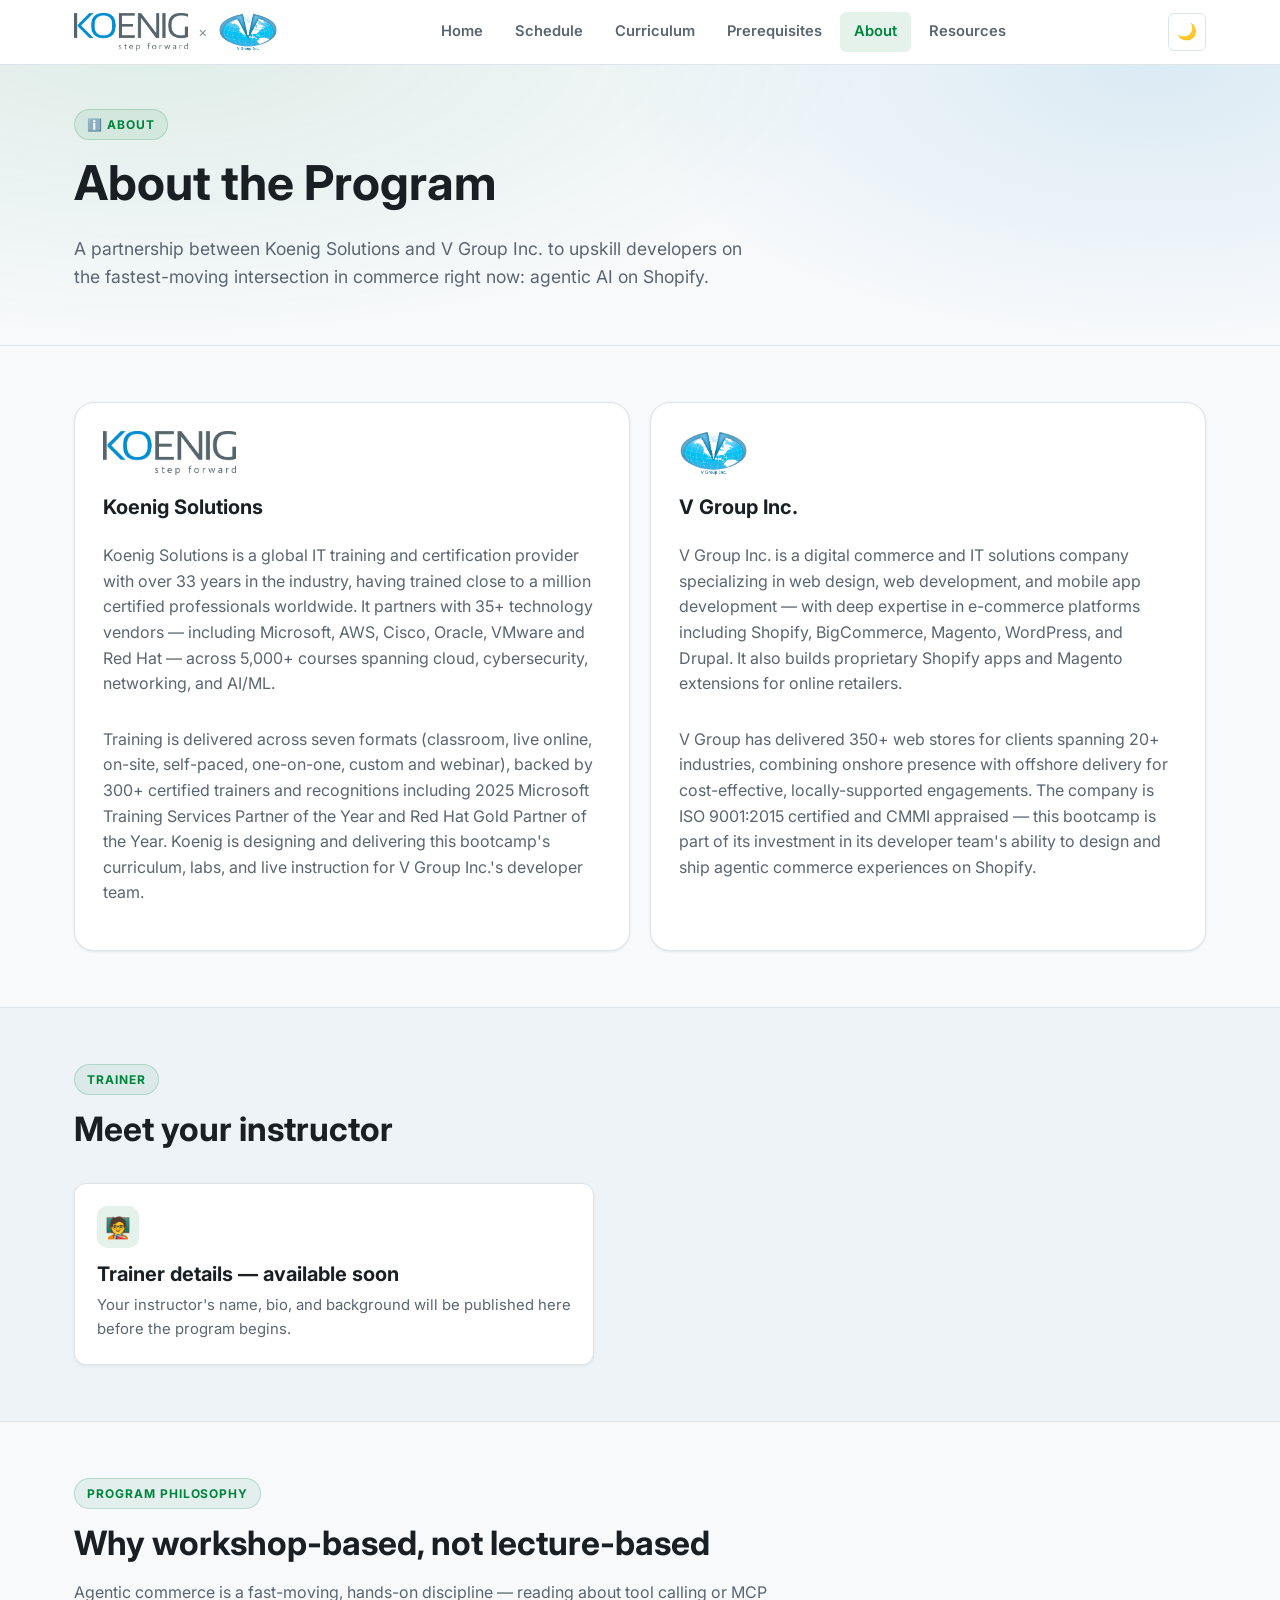
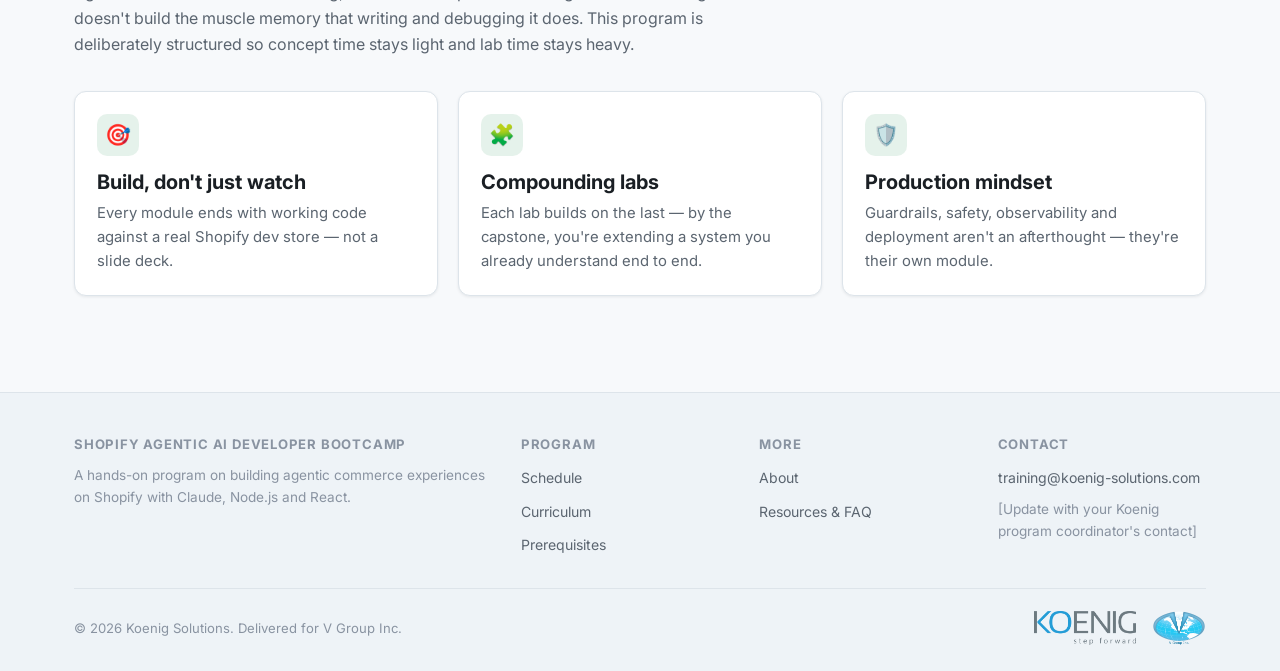
==== about.html @ 4ed03d2d "Initial site: Shopify Agentic AI Developer Bootcamp Static, no-build-step site for the 40-hour Koeni" ====
<!DOCTYPE html>
<html lang="en">
<head>
<meta charset="UTF-8">
<meta name="viewport" content="width=device-width, initial-scale=1.0">
<title>About | Shopify Agentic AI Developer Bootcamp</title>
<meta name="description" content="About the Shopify Agentic AI Developer Bootcamp, Koenig Solutions, and V Group Inc.">
<link rel="icon" href="data:image/svg+xml,<svg xmlns=%22http://www.w3.org/2000/svg%22 viewBox=%220 0 100 100%22><text y=%22.9em%22 font-size=%2290%22>🛍️</text></svg>">
<link rel="preconnect" href="https://fonts.googleapis.com">
<link href="https://fonts.googleapis.com/css2?family=Inter:wght@400;500;600;700;800&display=swap" rel="stylesheet">
<link rel="stylesheet" href="assets/css/style.css">
</head>
<body>
<a class="skip-link" href="#main">Skip to content</a>

<header class="site-header">
  <div class="nav-wrap">
    <a class="brand-lockup" href="index.html">
      <span class="logo-slot">
        <img src="assets/images/koenig-logo.png" alt="Koenig Solutions" data-fallback onerror="this.style.display='none';this.nextElementSibling.style.display='inline-block'">
        <span class="text-logo koenig">KOENIG<span> solutions</span></span>
      </span>
      <span class="brand-x">×</span>
      <span class="logo-slot">
        <img src="assets/images/vgroup-logo.png" alt="V Group Inc." data-fallback onerror="this.style.display='none';this.nextElementSibling.style.display='inline-block'">
        <span class="text-logo vgroup">V Group Inc.</span>
      </span>
      <span class="brand-title">Agentic AI Developer Bootcamp</span>
    </a>
    <nav>
      <ul class="nav-links" id="navLinks">
        <li><a href="index.html">Home</a></li>
        <li><a href="schedule.html">Schedule</a></li>
        <li><a href="curriculum.html">Curriculum</a></li>
        <li><a href="prerequisites.html">Prerequisites</a></li>
        <li><a href="about.html">About</a></li>
        <li><a href="resources.html">Resources</a></li>
      </ul>
    </nav>
    <div class="nav-actions">
      <button class="theme-toggle" id="themeToggle" aria-label="Toggle dark mode">🌙</button>
      <button class="nav-burger" id="navBurger" aria-label="Toggle menu" aria-expanded="false">☰</button>
    </div>
  </div>
</header>

<main id="main">
  <section class="hero" style="padding:44px 0 36px">
    <div class="hero-inner">
      <span class="eyebrow">ℹ️ About</span>
      <h1>About the Program</h1>
      <p class="hero-sub">A partnership between Koenig Solutions and V Group Inc. to upskill developers on the fastest-moving intersection in commerce right now: agentic AI on Shopify.</p>
    </div>
  </section>

  <section class="section">
    <div class="container">
      <div class="grid grid-2">

        <div class="org-card">
          <span class="logo-slot org-logo">
            <img src="assets/images/koenig-logo.png" alt="Koenig Solutions" data-fallback onerror="this.style.display='none';this.nextElementSibling.style.display='inline-block'">
            <span class="text-logo koenig">KOENIG<span> solutions</span></span>
          </span>
          <h3>Koenig Solutions</h3>
          <p>Koenig Solutions is a global IT training and certification provider with over 33 years in the industry, having trained close to a million certified professionals worldwide. It partners with 35+ technology vendors — including Microsoft, AWS, Cisco, Oracle, VMware and Red Hat — across 5,000+ courses spanning cloud, cybersecurity, networking, and AI/ML.</p>
          <p>Training is delivered across seven formats (classroom, live online, on-site, self-paced, one-on-one, custom and webinar), backed by 300+ certified trainers and recognitions including 2025 Microsoft Training Services Partner of the Year and Red Hat Gold Partner of the Year. Koenig is designing and delivering this bootcamp's curriculum, labs, and live instruction for V Group Inc.'s developer team.</p>
        </div>

        <div class="org-card">
          <span class="logo-slot org-logo">
            <img src="assets/images/vgroup-logo.png" alt="V Group Inc." data-fallback onerror="this.style.display='none';this.nextElementSibling.style.display='inline-block'">
            <span class="text-logo vgroup">V Group Inc.</span>
          </span>
          <h3>V Group Inc.</h3>
          <p>V Group Inc. is a digital commerce and IT solutions company specializing in web design, web development, and mobile app development — with deep expertise in e-commerce platforms including Shopify, BigCommerce, Magento, WordPress, and Drupal. It also builds proprietary Shopify apps and Magento extensions for online retailers.</p>
          <p>V Group has delivered 350+ web stores for clients spanning 20+ industries, combining onshore presence with offshore delivery for cost-effective, locally-supported engagements. The company is ISO 9001:2015 certified and CMMI appraised — this bootcamp is part of its investment in its developer team's ability to design and ship agentic commerce experiences on Shopify.</p>
        </div>

      </div>
    </div>
  </section>

  <section class="section section-alt">
    <div class="container">
      <div class="section-head">
        <span class="eyebrow">Trainer</span>
        <h2>Meet your instructor</h2>
      </div>
      <div class="card" style="max-width:520px">
        <div class="icon">🧑‍🏫</div>
        <h3>Trainer details — available soon</h3>
        <p>Your instructor's name, bio, and background will be published here before the program begins.</p>
      </div>
    </div>
  </section>

  <section class="section">
    <div class="container">
      <div class="section-head">
        <span class="eyebrow">Program Philosophy</span>
        <h2>Why workshop-based, not lecture-based</h2>
        <p>Agentic commerce is a fast-moving, hands-on discipline — reading about tool calling or MCP doesn't build the muscle memory that writing and debugging it does. This program is deliberately structured so concept time stays light and lab time stays heavy.</p>
      </div>
      <div class="grid grid-3">
        <div class="card">
          <div class="icon">🎯</div>
          <h3>Build, don't just watch</h3>
          <p>Every module ends with working code against a real Shopify dev store — not a slide deck.</p>
        </div>
        <div class="card">
          <div class="icon">🧩</div>
          <h3>Compounding labs</h3>
          <p>Each lab builds on the last — by the capstone, you're extending a system you already understand end to end.</p>
        </div>
        <div class="card">
          <div class="icon">🛡️</div>
          <h3>Production mindset</h3>
          <p>Guardrails, safety, observability and deployment aren't an afterthought — they're their own module.</p>
        </div>
      </div>
    </div>
  </section>
</main>

<footer class="site-footer">
  <div class="container">
    <div class="footer-grid">
      <div>
        <h4>Shopify Agentic AI Developer Bootcamp</h4>
        <p class="small">A hands-on program on building agentic commerce experiences on Shopify with Claude, Node.js and React.</p>
      </div>
      <div>
        <h4>Program</h4>
        <ul>
          <li><a href="schedule.html">Schedule</a></li>
          <li><a href="curriculum.html">Curriculum</a></li>
          <li><a href="prerequisites.html">Prerequisites</a></li>
        </ul>
      </div>
      <div>
        <h4>More</h4>
        <ul>
          <li><a href="about.html">About</a></li>
          <li><a href="resources.html">Resources &amp; FAQ</a></li>
        </ul>
      </div>
      <div>
        <h4>Contact</h4>
        <ul>
          <li><a href="mailto:training@koenig-solutions.com">training@koenig-solutions.com</a></li>
          <li class="small">[Update with your Koenig program coordinator's contact]</li>
        </ul>
      </div>
    </div>
    <div class="footer-bottom">
      <span>© <span id="footerYear"></span> Koenig Solutions. Delivered for V Group Inc.</span>
      <div class="footer-logos">
        <span class="logo-slot">
          <img src="assets/images/koenig-logo.png" alt="Koenig Solutions" data-fallback onerror="this.style.display='none';this.nextElementSibling.style.display='inline-block'">
          <span class="text-logo koenig" style="font-size:.85rem">KOENIG</span>
        </span>
        <span class="logo-slot">
          <img src="assets/images/vgroup-logo.png" alt="V Group Inc." data-fallback onerror="this.style.display='none';this.nextElementSibling.style.display='inline-block'">
          <span class="text-logo vgroup" style="font-size:.85rem">V Group Inc.</span>
        </span>
      </div>
    </div>
  </div>
</footer>

<script src="assets/js/data.js"></script>
<script src="assets/js/main.js"></script>
</body>
</html>
---- assets/css/style.css ----
/* ==========================================================================
   Shopify Agentic AI Developer Bootcamp — Design System
   Delivered by Koenig Solutions for V Group Inc.
   ========================================================================== */

:root {
  /* Brand */
  --koenig-blue: #0e7fc0;
  --koenig-blue-dark: #075a8c;
  --koenig-grey: #54595f;
  --vgroup-blue: #1ca5e0;
  --vgroup-navy: #0b3d63;

  /* Accents (subject matter) */
  --shopify-green: #00843d;
  --shopify-green-dark: #046a32;
  --claude-orange: #c15f3c;

  /* Neutrals */
  --bg: #f7f9fb;
  --surface: #ffffff;
  --surface-alt: #eef3f7;
  --border: #dde4ea;
  --text: #1a1f24;
  --text-muted: #5b6570;
  --text-faint: #8993a1;

  /* Status */
  --soon-bg: #fff4e8;
  --soon-text: #a05a12;
  --live-bg: #e8f8ee;
  --live-text: #0d7a3f;
  --done-bg: #eef1f4;
  --done-text: #6b7480;

  --radius-sm: 6px;
  --radius-md: 12px;
  --radius-lg: 20px;
  --shadow-sm: 0 1px 3px rgba(16, 24, 32, 0.08);
  --shadow-md: 0 8px 24px rgba(16, 24, 32, 0.10);
  --shadow-lg: 0 20px 48px rgba(16, 24, 32, 0.16);
  --maxw: 1180px;
}

[data-theme="dark"] {
  --bg: #0f1417;
  --surface: #161c21;
  --surface-alt: #1c2329;
  --border: #2a323a;
  --text: #eef2f5;
  --text-muted: #a7b1bb;
  --text-faint: #74808c;
  --soon-bg: #3a2a14;
  --soon-text: #ffb35c;
  --live-bg: #123924;
  --live-text: #4fdc94;
  --done-bg: #1c2329;
  --done-text: #8a94a0;
  --shadow-sm: 0 1px 3px rgba(0, 0, 0, 0.4);
  --shadow-md: 0 8px 24px rgba(0, 0, 0, 0.45);
  --shadow-lg: 0 20px 48px rgba(0, 0, 0, 0.55);
}

* { box-sizing: border-box; }
html { scroll-behavior: smooth; }

body {
  margin: 0;
  overflow-x: hidden;
  font-family: 'Inter', -apple-system, BlinkMacSystemFont, 'Segoe UI', Roboto, Helvetica, Arial, sans-serif;
  background: var(--bg);
  color: var(--text);
  line-height: 1.6;
  -webkit-font-smoothing: antialiased;
  transition: background .25s ease, color .25s ease;
}

img { max-width: 100%; display: block; }
a { color: inherit; }
.container {
  max-width: var(--maxw);
  margin: 0 auto;
  padding: 0 24px;
}

h1, h2, h3, h4 { line-height: 1.2; margin: 0 0 .5em; font-weight: 700; }
h1 { font-size: clamp(2rem, 4vw, 3rem); }
h2 { font-size: clamp(1.5rem, 3vw, 2.1rem); }
h3 { font-size: 1.25rem; }
p { margin: 0 0 1em; color: var(--text-muted); }

.eyebrow {
  display: inline-flex;
  align-items: center;
  gap: 6px;
  font-size: .75rem;
  font-weight: 700;
  letter-spacing: .08em;
  text-transform: uppercase;
  color: var(--shopify-green);
  background: rgba(0, 132, 61, .08);
  border: 1px solid rgba(0, 132, 61, .2);
  padding: 5px 12px;
  border-radius: 999px;
  margin-bottom: 14px;
}
[data-theme="dark"] .eyebrow { background: rgba(0, 132, 61, .18); }

/* ---------- Buttons ---------- */
.btn {
  display: inline-flex;
  align-items: center;
  gap: 8px;
  padding: 12px 22px;
  border-radius: var(--radius-sm);
  font-weight: 600;
  font-size: .95rem;
  text-decoration: none;
  border: 1px solid transparent;
  cursor: pointer;
  transition: transform .15s ease, box-shadow .15s ease, background .15s ease;
}
.btn:hover { transform: translateY(-2px); }
.btn-primary { background: var(--shopify-green); color: #fff; box-shadow: var(--shadow-sm); }
.btn-primary:hover { background: var(--shopify-green-dark); box-shadow: var(--shadow-md); }
.btn-outline { background: transparent; border-color: var(--border); color: var(--text); }
.btn-outline:hover { border-color: var(--koenig-blue); color: var(--koenig-blue); }
.btn-koenig { background: var(--koenig-blue); color: #fff; }
.btn-koenig:hover { background: var(--koenig-blue-dark); }
.btn-disabled, .btn[aria-disabled="true"] {
  background: var(--surface-alt); color: var(--text-faint); cursor: not-allowed;
  border-color: var(--border);
}
.btn-disabled:hover, .btn[aria-disabled="true"]:hover { transform: none; box-shadow: none; }
.btn-sm { padding: 6px 14px; font-size: .8rem; }

/* ---------- Badges ---------- */
.badge {
  display: inline-flex;
  align-items: center;
  gap: 5px;
  font-size: .72rem;
  font-weight: 700;
  letter-spacing: .03em;
  padding: 4px 10px;
  border-radius: 999px;
  white-space: nowrap;
}
.badge-soon { background: var(--soon-bg); color: var(--soon-text); }
.badge-live { background: var(--live-bg); color: var(--live-text); }
.badge-done { background: var(--done-bg); color: var(--done-text); }
.badge-type-B { background: rgba(14,127,192,.12); color: var(--koenig-blue); }
.badge-type-L { background: rgba(0,132,61,.12); color: var(--shopify-green); }
.badge-type-D { background: rgba(193,95,60,.14); color: var(--claude-orange); }

/* ---------- Top navigation ---------- */
.site-header {
  position: sticky;
  top: 0;
  z-index: 100;
  background: color-mix(in srgb, var(--surface) 92%, transparent);
  backdrop-filter: blur(10px);
  border-bottom: 1px solid var(--border);
}
.nav-wrap {
  position: relative;
  display: flex;
  align-items: center;
  justify-content: space-between;
  padding: 12px 24px;
  max-width: var(--maxw);
  margin: 0 auto;
  gap: 16px;
}
.brand-lockup {
  display: flex;
  align-items: center;
  gap: 10px;
  text-decoration: none;
  color: var(--text);
  flex-shrink: 0;
}
.logo-slot { height: 38px; display: flex; align-items: center; }
.logo-slot img { height: 100%; width: auto; }
.text-logo {
  display: none;
  font-weight: 800;
  font-size: 1.05rem;
  letter-spacing: .02em;
}
.text-logo.koenig { color: var(--koenig-blue); }
.text-logo.koenig span { color: var(--koenig-grey); font-weight: 600; }
.text-logo.vgroup { color: var(--vgroup-blue); }
.brand-x { color: var(--text-faint); font-size: .9rem; }
.brand-title { font-size: .78rem; color: var(--text-muted); display: none; }

.nav-links {
  display: flex;
  align-items: center;
  gap: 4px;
  list-style: none;
  margin: 0;
  padding: 0;
}
.nav-links a {
  display: block;
  padding: 8px 14px;
  border-radius: var(--radius-sm);
  text-decoration: none;
  font-size: .92rem;
  font-weight: 600;
  color: var(--text-muted);
  transition: background .15s ease, color .15s ease;
}
.nav-links a:hover { background: var(--surface-alt); color: var(--text); }
.nav-links a.active { color: var(--shopify-green); background: rgba(0,132,61,.1); }

.nav-actions { display: flex; align-items: center; gap: 8px; }
.theme-toggle, .nav-burger {
  border: 1px solid var(--border);
  background: var(--surface);
  color: var(--text);
  width: 38px; height: 38px;
  border-radius: var(--radius-sm);
  display: inline-flex; align-items: center; justify-content: center;
  cursor: pointer; font-size: 1rem;
}
.nav-burger { display: none; }

@media (max-width: 900px) {
  .nav-links {
    position: absolute; top: 100%; left: 0; right: 0;
    background: var(--surface);
    border-bottom: 1px solid var(--border);
    flex-direction: column; align-items: stretch;
    padding: 10px 16px 16px;
    gap: 2px;
    box-shadow: var(--shadow-md);
    transform: translateY(-8px);
    opacity: 0;
    pointer-events: none;
    transition: transform .2s ease, opacity .2s ease;
  }
  .nav-links.open { transform: translateY(0); opacity: 1; pointer-events: auto; }
  .nav-links a { padding: 12px 10px; }
  .nav-burger { display: inline-flex; }
  .brand-title { display: none !important; }
}

@media (max-width: 480px) {
  .brand-lockup { gap: 6px; }
  .brand-x { display: none; }
  .logo-slot { height: 26px; }
  .nav-wrap { padding: 10px 14px; gap: 8px; }
}

/* ---------- Hero ---------- */
.hero {
  background:
    radial-gradient(1200px 500px at 12% -10%, rgba(0,132,61,.10), transparent 60%),
    radial-gradient(1000px 500px at 90% 0%, rgba(14,127,192,.12), transparent 55%);
  border-bottom: 1px solid var(--border);
  padding: 64px 0 48px;
}
.hero-inner { max-width: var(--maxw); margin: 0 auto; padding: 0 24px; }
.hero h1 { max-width: 820px; }
.hero-sub { font-size: 1.1rem; max-width: 680px; }
.hero-meta {
  display: flex; flex-wrap: wrap; gap: 10px;
  margin: 22px 0 26px;
}
.pill {
  background: var(--surface);
  border: 1px solid var(--border);
  border-radius: 999px;
  padding: 8px 16px;
  font-size: .85rem;
  font-weight: 600;
  display: flex; align-items: center; gap: 7px;
  box-shadow: var(--shadow-sm);
}
.pill strong { color: var(--shopify-green); }
.hero-ctas { display: flex; flex-wrap: wrap; gap: 12px; margin-bottom: 10px; }
.hero-note { font-size: .82rem; color: var(--text-faint); }

.delivered-strip {
  display: flex; align-items: center; gap: 18px;
  margin-top: 34px; padding-top: 26px;
  border-top: 1px dashed var(--border);
  flex-wrap: wrap;
}
.delivered-strip .label { font-size: .78rem; text-transform: uppercase; letter-spacing: .08em; color: var(--text-faint); font-weight: 700; }
.delivered-strip .logos { display: flex; align-items: center; gap: 22px; }
.delivered-strip .logo-slot { height: 46px; }

/* ---------- Sections ---------- */
.section { padding: 56px 0; }
.section-head { max-width: 700px; margin-bottom: 34px; }
.section-alt { background: var(--surface-alt); border-top: 1px solid var(--border); border-bottom: 1px solid var(--border); }

/* ---------- Cards / Grid ---------- */
.grid { display: grid; gap: 20px; }
.grid-3 { grid-template-columns: repeat(3, 1fr); }
.grid-2 { grid-template-columns: repeat(2, 1fr); }
.grid-4 { grid-template-columns: repeat(4, 1fr); }
@media (max-width: 900px) { .grid-3, .grid-4 { grid-template-columns: repeat(2, 1fr); } }
@media (max-width: 620px) { .grid-3, .grid-4, .grid-2 { grid-template-columns: 1fr; } }

.card {
  background: var(--surface);
  border: 1px solid var(--border);
  border-radius: var(--radius-md);
  padding: 22px;
  box-shadow: var(--shadow-sm);
  transition: transform .18s ease, box-shadow .18s ease;
}
.card:hover { transform: translateY(-3px); box-shadow: var(--shadow-md); }
.card .icon {
  width: 42px; height: 42px; border-radius: 10px;
  display: flex; align-items: center; justify-content: center;
  font-size: 1.3rem; margin-bottom: 14px;
  background: rgba(0,132,61,.1); color: var(--shopify-green);
}
.card h3 { margin-bottom: 8px; }
.card p { margin-bottom: 0; font-size: .93rem; }

/* ---------- Module cards (curriculum snapshot) ---------- */
.module-card {
  background: var(--surface);
  border: 1px solid var(--border);
  border-radius: var(--radius-md);
  padding: 20px;
  box-shadow: var(--shadow-sm);
  display: flex; flex-direction: column; gap: 10px;
}
.module-card .module-num {
  font-size: .75rem; font-weight: 800; color: var(--koenig-blue);
  text-transform: uppercase; letter-spacing: .06em;
}
.module-card h3 { margin-bottom: 4px; font-size: 1.05rem; }
.module-card .module-foot {
  margin-top: auto; display: flex; align-items: center; justify-content: space-between;
  padding-top: 12px; border-top: 1px solid var(--border);
  font-size: .78rem; color: var(--text-faint);
}

/* ---------- Timeline / Schedule ---------- */
.schedule-toolbar {
  display: flex; flex-wrap: wrap; gap: 12px; align-items: center; justify-content: space-between;
  margin-bottom: 20px;
}
.legend { display: flex; gap: 14px; flex-wrap: wrap; font-size: .82rem; color: var(--text-muted); }
.legend span { display: inline-flex; align-items: center; gap: 6px; }
.dot { width: 9px; height: 9px; border-radius: 50%; display: inline-block; }
.dot-soon { background: #d98a2b; }
.dot-live { background: #17a866; }
.dot-done { background: #98a2ad; }

.tz-note {
  font-size: .82rem; color: var(--text-muted);
  background: var(--surface-alt);
  border: 1px solid var(--border);
  border-radius: var(--radius-sm);
  padding: 10px 14px;
  margin-bottom: 18px;
  display: flex; align-items: center; gap: 8px; flex-wrap: wrap;
}
.tz-note strong { color: var(--text); }

.table-wrap {
  overflow-x: auto;
  border: 1px solid var(--border);
  border-radius: var(--radius-md);
  background: var(--surface);
  box-shadow: var(--shadow-sm);
}
table.schedule-table { width: 100%; border-collapse: collapse; min-width: 760px; }
table.schedule-table th {
  text-align: left; font-size: .74rem; text-transform: uppercase; letter-spacing: .06em;
  color: var(--text-faint); padding: 12px 16px; border-bottom: 1px solid var(--border);
  background: var(--surface-alt); position: sticky; top: 0;
}
table.schedule-table td {
  padding: 13px 16px; border-bottom: 1px solid var(--border); font-size: .9rem; vertical-align: middle;
}
table.schedule-table tr:last-child td { border-bottom: none; }
table.schedule-table tr.row-live { background: rgba(0,132,61,.05); }
table.schedule-table .sess-num { color: var(--text-faint); font-variant-numeric: tabular-nums; }
table.schedule-table .module-tag { font-weight: 600; }
table.schedule-table .local-time { display: block; font-size: .76rem; color: var(--text-faint); margin-top: 2px; }

/* ---------- Accordion (Curriculum) ---------- */
.accordion-item {
  background: var(--surface);
  border: 1px solid var(--border);
  border-radius: var(--radius-md);
  margin-bottom: 14px;
  overflow: hidden;
  box-shadow: var(--shadow-sm);
}
.accordion-trigger {
  width: 100%;
  display: flex; align-items: center; gap: 16px;
  padding: 18px 20px;
  background: transparent;
  border: none;
  cursor: pointer;
  text-align: left;
  color: var(--text);
  font-family: inherit;
}
.accordion-trigger:hover { background: var(--surface-alt); }
.accordion-trigger .num-badge {
  flex-shrink: 0;
  width: 40px; height: 40px; border-radius: 10px;
  background: rgba(0,132,61,.1); color: var(--shopify-green);
  display: flex; align-items: center; justify-content: center;
  font-weight: 800;
}
.accordion-trigger .titles { flex: 1; }
.accordion-trigger h3 { margin: 0 0 3px; font-size: 1.05rem; }
.accordion-trigger .meta { font-size: .82rem; color: var(--text-faint); }
.accordion-trigger .chev { transition: transform .2s ease; color: var(--text-faint); flex-shrink: 0; }
.accordion-item.open .accordion-trigger .chev { transform: rotate(180deg); }
.accordion-panel {
  max-height: 0; overflow: hidden; transition: max-height .28s ease;
}
.accordion-item.open .accordion-panel { max-height: 4000px; }
.accordion-panel-inner { padding: 0 20px 22px; }
.module-goal {
  font-size: .92rem; font-style: italic; color: var(--text-muted);
  border-left: 3px solid var(--shopify-green);
  padding-left: 12px; margin-bottom: 16px;
}
.materials-status {
  display: flex; align-items: center; justify-content: space-between;
  gap: 10px; flex-wrap: wrap;
  background: var(--soon-bg);
  border: 1px solid rgba(160,90,18,.25);
  border-radius: var(--radius-sm);
  padding: 10px 14px;
  margin-bottom: 16px;
  font-size: .85rem;
  color: var(--soon-text);
}
.materials-status.is-live { background: var(--live-bg); color: var(--live-text); border-color: rgba(13,122,63,.25); }

.topic-list { display: flex; flex-direction: column; gap: 10px; }
.topic-row {
  display: flex; gap: 12px; align-items: flex-start;
  padding: 12px 14px;
  border: 1px solid var(--border);
  border-radius: var(--radius-sm);
  background: var(--surface-alt);
}
.topic-row .topic-num { font-size: .78rem; color: var(--text-faint); font-weight: 700; width: 30px; flex-shrink: 0; padding-top: 2px; }
.topic-row .topic-body { flex: 1; }
.topic-row .topic-title { font-weight: 700; margin-bottom: 3px; font-size: .93rem; }
.topic-row .topic-detail { font-size: .85rem; color: var(--text-muted); margin: 0; }
.topic-row .topic-badges { display: flex; gap: 6px; flex-shrink: 0; align-items: flex-start; }

/* ---------- Search box ---------- */
.search-box {
  position: relative;
  margin-bottom: 24px;
}
.search-box input {
  width: 100%;
  padding: 13px 16px 13px 42px;
  border-radius: var(--radius-sm);
  border: 1px solid var(--border);
  background: var(--surface);
  color: var(--text);
  font-size: .95rem;
  font-family: inherit;
}
.search-box input:focus { outline: 2px solid var(--shopify-green); outline-offset: 1px; }
.search-box::before {
  content: "🔍";
  position: absolute; left: 14px; top: 50%; transform: translateY(-50%);
  font-size: .9rem; opacity: .6;
}
.search-empty { text-align: center; padding: 30px; color: var(--text-faint); display: none; }

/* ---------- Checklist (Prerequisites) ---------- */
.checklist { list-style: none; margin: 0; padding: 0; display: flex; flex-direction: column; gap: 10px; }
.checklist li {
  display: flex; align-items: flex-start; gap: 12px;
  padding: 14px 16px;
  border: 1px solid var(--border);
  border-radius: var(--radius-sm);
  background: var(--surface);
}
.checklist input[type="checkbox"] {
  width: 20px; height: 20px; flex-shrink: 0; margin-top: 2px;
  accent-color: var(--shopify-green); cursor: pointer;
}
.checklist label { cursor: pointer; flex: 1; font-size: .93rem; }
.checklist li.checked { background: var(--live-bg); border-color: rgba(13,122,63,.25); }
.checklist li.checked label { text-decoration: line-through; color: var(--text-faint); }
.checklist .item-link { display: block; margin-top: 4px; font-size: .82rem; color: var(--koenig-blue); text-decoration: none; font-weight: 600; }
.progress-wrap {
  background: var(--surface); border: 1px solid var(--border); border-radius: var(--radius-sm);
  padding: 16px; margin-bottom: 18px; display: flex; align-items: center; gap: 14px;
}
.progress-bar-track { flex: 1; height: 8px; border-radius: 4px; background: var(--surface-alt); overflow: hidden; }
.progress-bar-fill { height: 100%; background: var(--shopify-green); width: 0%; transition: width .3s ease; border-radius: 4px; }
.progress-label { font-size: .85rem; font-weight: 700; white-space: nowrap; }

/* ---------- FAQ ---------- */
.faq-item { border-bottom: 1px solid var(--border); padding: 16px 0; }
.faq-q { font-weight: 700; cursor: pointer; display: flex; justify-content: space-between; align-items: center; gap: 12px; }
.faq-a { margin-top: 10px; display: none; font-size: .92rem; }
.faq-item.open .faq-a { display: block; }
.faq-item.open .faq-q .chev { transform: rotate(180deg); }
.faq-q .chev { transition: transform .2s ease; color: var(--text-faint); flex-shrink: 0; }

/* ---------- Glossary ---------- */
.glossary-grid { display: grid; grid-template-columns: repeat(2, 1fr); gap: 14px; }
@media (max-width: 720px) { .glossary-grid { grid-template-columns: 1fr; } }
.glossary-item {
  background: var(--surface); border: 1px solid var(--border); border-radius: var(--radius-sm);
  padding: 14px 16px;
}
.glossary-item .term { font-weight: 800; color: var(--koenig-blue); font-size: .9rem; margin-bottom: 4px; }
.glossary-item .def { font-size: .87rem; margin: 0; color: var(--text-muted); }

/* ---------- Countdown ---------- */
.countdown {
  display: flex; gap: 10px; flex-wrap: wrap;
}
.countdown .unit {
  background: var(--surface); border: 1px solid var(--border); border-radius: var(--radius-sm);
  padding: 12px 16px; text-align: center; min-width: 78px; box-shadow: var(--shadow-sm);
}
.countdown .unit .num { font-size: 1.5rem; font-weight: 800; color: var(--shopify-green); font-variant-numeric: tabular-nums; }
.countdown .unit .lbl { font-size: .68rem; text-transform: uppercase; letter-spacing: .06em; color: var(--text-faint); }

/* ---------- Timeline (about / process) ---------- */
.timeline { position: relative; padding-left: 26px; }
.timeline::before { content: ""; position: absolute; left: 8px; top: 4px; bottom: 4px; width: 2px; background: var(--border); }
.timeline-step { position: relative; padding-bottom: 26px; }
.timeline-step:last-child { padding-bottom: 0; }
.timeline-step::before {
  content: ""; position: absolute; left: -26px; top: 3px; width: 16px; height: 16px; border-radius: 50%;
  background: var(--surface); border: 3px solid var(--shopify-green);
}
.timeline-step h4 { margin-bottom: 4px; }

/* ---------- Callout / banner ---------- */
.callout {
  border: 1px solid var(--border);
  background: var(--surface);
  border-radius: var(--radius-md);
  padding: 22px 26px;
  display: flex; gap: 16px; align-items: flex-start;
  box-shadow: var(--shadow-sm);
}
.callout .emoji { font-size: 1.6rem; }
.callout-shopify { border-left: 4px solid var(--shopify-green); }
.callout-claude { border-left: 4px solid var(--claude-orange); }
.callout-koenig { border-left: 4px solid var(--koenig-blue); }

/* ---------- About / org cards ---------- */
.org-card {
  background: var(--surface); border: 1px solid var(--border); border-radius: var(--radius-lg);
  padding: 28px; display: flex; flex-direction: column; gap: 14px; box-shadow: var(--shadow-sm);
}
.org-card .org-logo { height: 44px; margin-bottom: 6px; }
.org-card .text-logo { display: none; font-size: 1.4rem; }

/* ---------- Footer ---------- */
.site-footer {
  border-top: 1px solid var(--border);
  background: var(--surface-alt);
  padding: 44px 0 26px;
  margin-top: 40px;
}
.footer-grid { display: grid; grid-template-columns: 2fr 1fr 1fr 1fr; gap: 30px; margin-bottom: 30px; }
@media (max-width: 800px) { .footer-grid { grid-template-columns: 1fr 1fr; } }
@media (max-width: 500px) { .footer-grid { grid-template-columns: 1fr; } }
.footer-grid h4 { font-size: .82rem; text-transform: uppercase; letter-spacing: .06em; color: var(--text-faint); margin-bottom: 12px; }
.footer-grid ul { list-style: none; margin: 0; padding: 0; display: flex; flex-direction: column; gap: 8px; }
.footer-grid a { text-decoration: none; color: var(--text-muted); font-size: .88rem; }
.footer-grid a:hover { color: var(--shopify-green); }
.footer-bottom {
  display: flex; justify-content: space-between; align-items: center; flex-wrap: wrap; gap: 10px;
  padding-top: 22px; border-top: 1px solid var(--border);
  font-size: .82rem; color: var(--text-faint);
}
.footer-logos { display: flex; align-items: center; gap: 16px; }
.footer-logos .logo-slot { height: 34px; opacity: .85; }

/* ---------- Misc utility ---------- */
.text-center { text-align: center; }
.mt-0 { margin-top: 0; }
.mb-0 { margin-bottom: 0; }
.small { font-size: .85rem; color: var(--text-faint); }
.placeholder-note {
  font-size: .78rem;
  color: var(--text-faint);
  border: 1px dashed var(--border);
  border-radius: var(--radius-sm);
  padding: 8px 12px;
  margin-top: 8px;
  background: var(--surface-alt);
}
.skip-link {
  position: absolute; left: -999px; top: 0; background: var(--shopify-green); color: #fff;
  padding: 10px 16px; z-index: 200; border-radius: 0 0 8px 0;
}
.skip-link:focus { left: 0; }
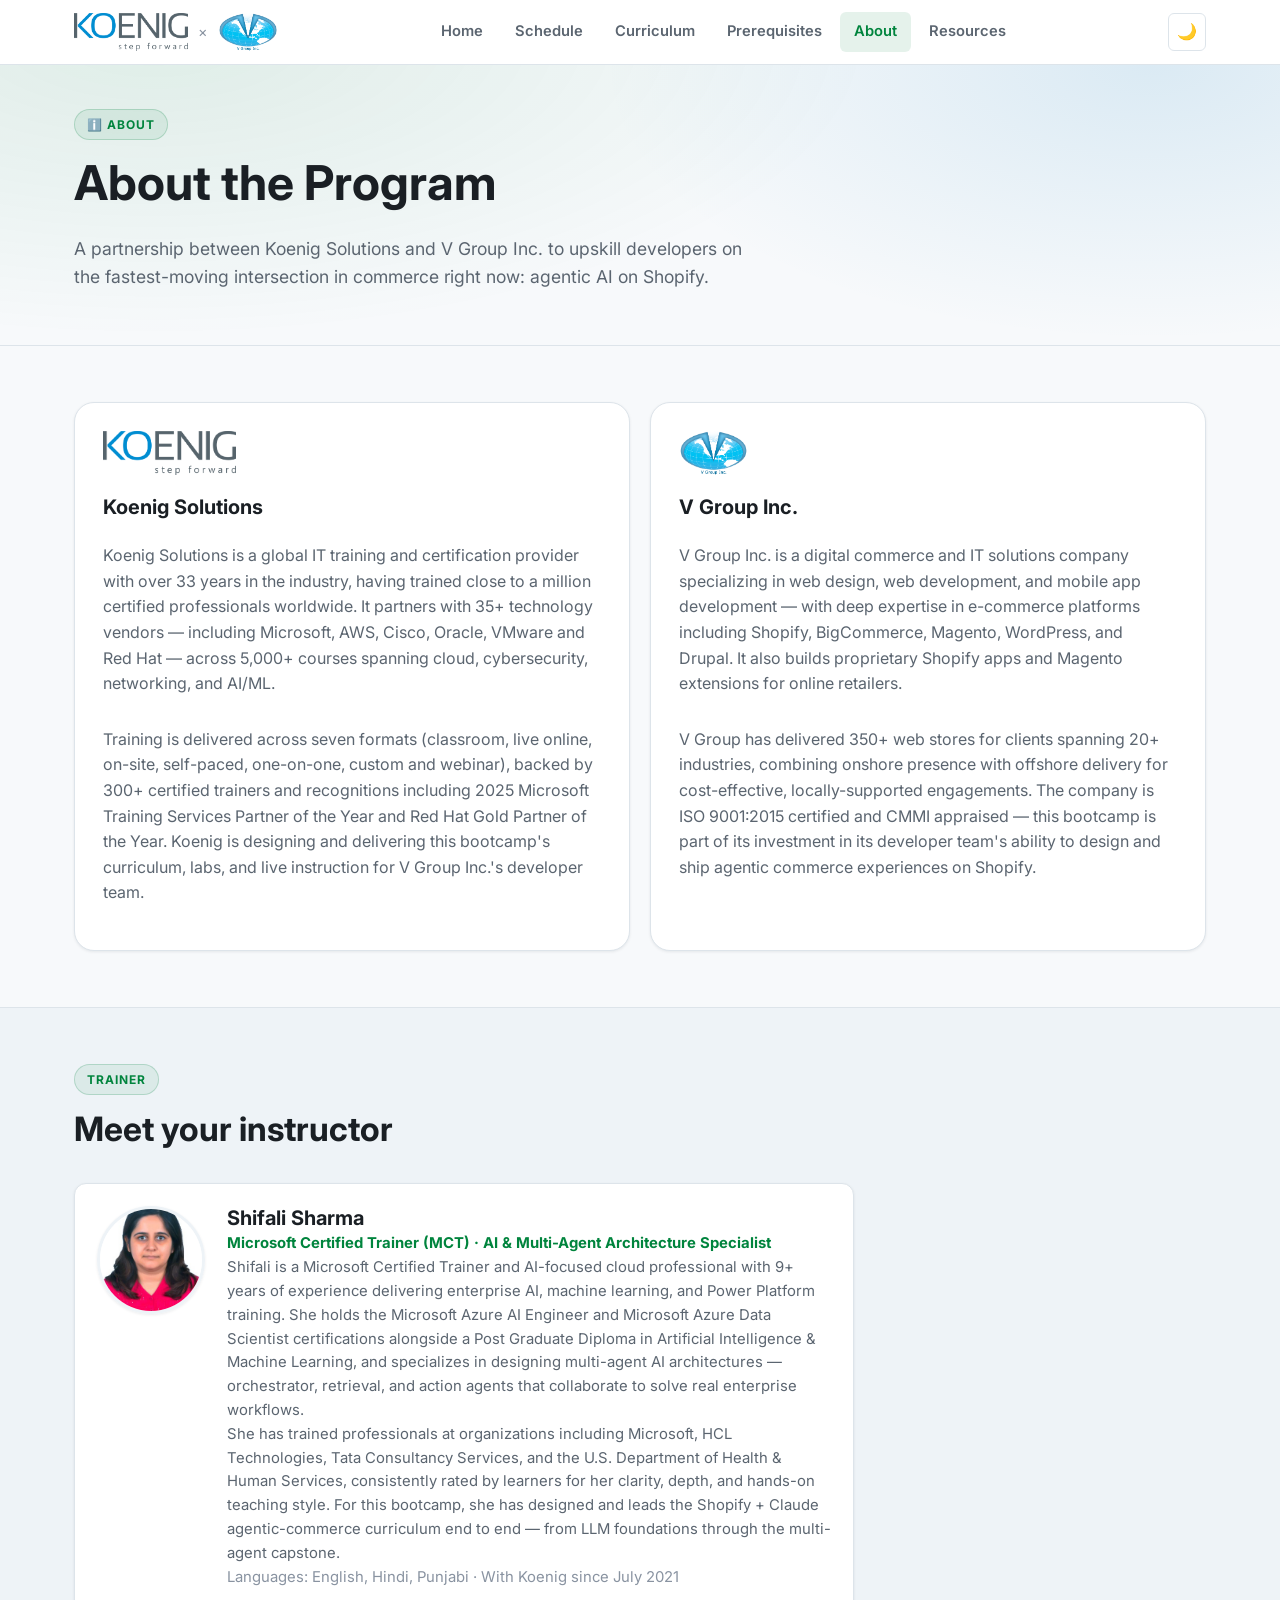
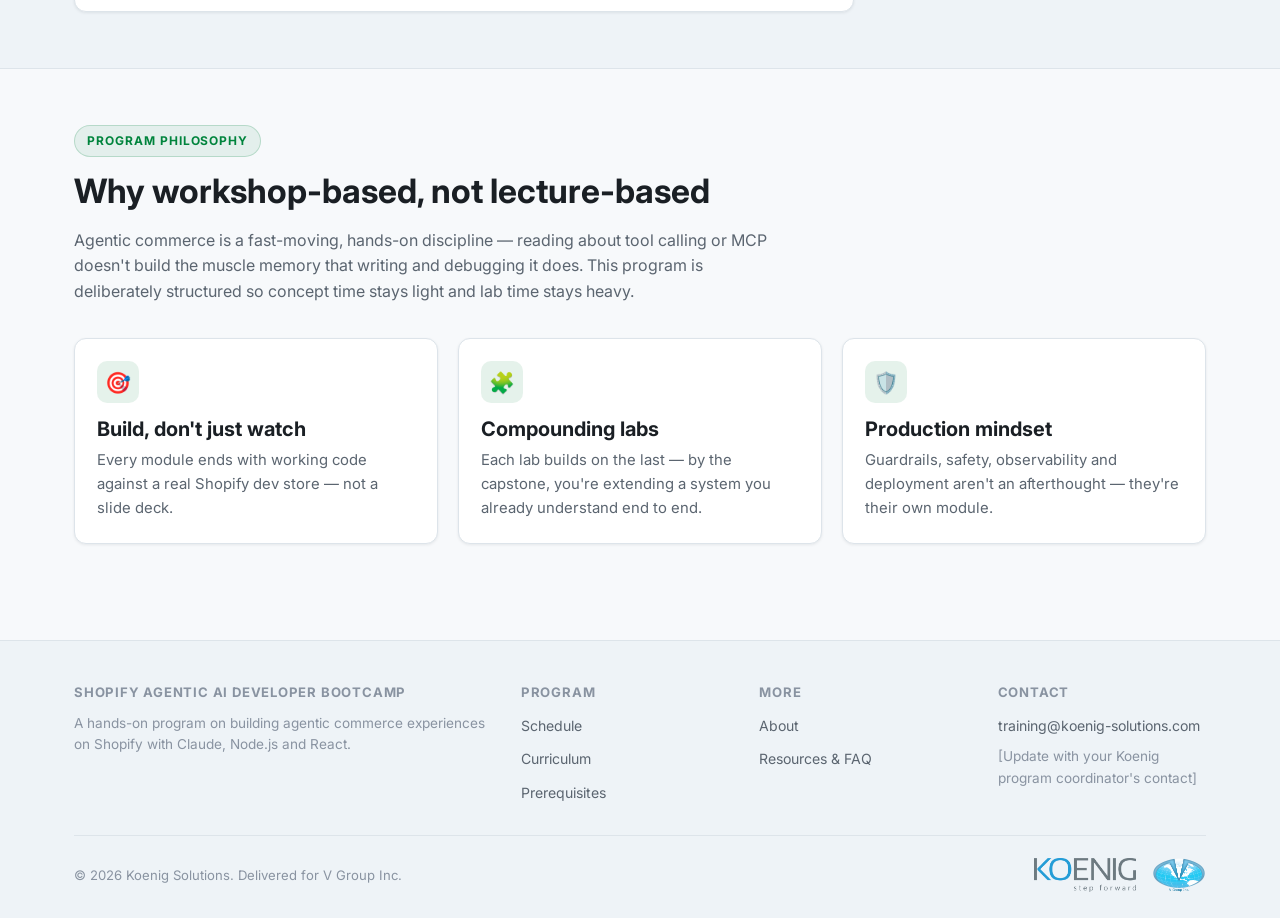
==== commit 06a56128: "Add trainer bio: Shifali Sharma" ====
--- a/about.html
+++ b/about.html
@@ -87,10 +87,15 @@
         <span class="eyebrow">Trainer</span>
         <h2>Meet your instructor</h2>
       </div>
-      <div class="card" style="max-width:520px">
-        <div class="icon">🧑‍🏫</div>
-        <h3>Trainer details — available soon</h3>
-        <p>Your instructor's name, bio, and background will be published here before the program begins.</p>
+      <div class="card trainer-card">
+        <img class="trainer-photo" src="assets/images/trainer-shifali.png" alt="Shifali Sharma">
+        <div class="trainer-body">
+          <h3>Shifali Sharma</h3>
+          <p class="trainer-title">Microsoft Certified Trainer (MCT) &middot; AI &amp; Multi-Agent Architecture Specialist</p>
+          <p>Shifali is a Microsoft Certified Trainer and AI-focused cloud professional with 9+ years of experience delivering enterprise AI, machine learning, and Power Platform training. She holds the Microsoft Azure AI Engineer and Microsoft Azure Data Scientist certifications alongside a Post Graduate Diploma in Artificial Intelligence &amp; Machine Learning, and specializes in designing multi-agent AI architectures — orchestrator, retrieval, and action agents that collaborate to solve real enterprise workflows.</p>
+          <p>She has trained professionals at organizations including Microsoft, HCL Technologies, Tata Consultancy Services, and the U.S. Department of Health &amp; Human Services, consistently rated by learners for her clarity, depth, and hands-on teaching style. For this bootcamp, she has designed and leads the Shopify + Claude agentic-commerce curriculum end to end — from LLM foundations through the multi-agent capstone.</p>
+          <p class="trainer-meta">Languages: English, Hindi, Punjabi &middot; With Koenig since July 2021</p>
+        </div>
       </div>
     </div>
   </section>
--- a/assets/css/style.css
+++ b/assets/css/style.css
@@ -344,6 +344,19 @@
   font-size: .78rem; color: var(--text-faint);
 }
 
+/* ---------- Trainer card ---------- */
+.trainer-card { display: flex; gap: 22px; align-items: flex-start; max-width: 780px; }
+.trainer-photo {
+  width: 108px; height: 108px; border-radius: 50%; object-fit: cover;
+  flex-shrink: 0; border: 3px solid var(--surface-alt); box-shadow: var(--shadow-sm);
+}
+.trainer-body h3 { margin-bottom: 2px; }
+.trainer-title { color: var(--shopify-green); font-weight: 700; font-size: .88rem; margin-bottom: 10px; }
+.trainer-meta { font-size: .8rem; color: var(--text-faint); margin-bottom: 0; }
+@media (max-width: 560px) {
+  .trainer-card { flex-direction: column; align-items: center; text-align: center; }
+}
+
 /* ---------- Timeline / Schedule ---------- */
 .schedule-toolbar {
   display: flex; flex-wrap: wrap; gap: 12px; align-items: center; justify-content: space-between;
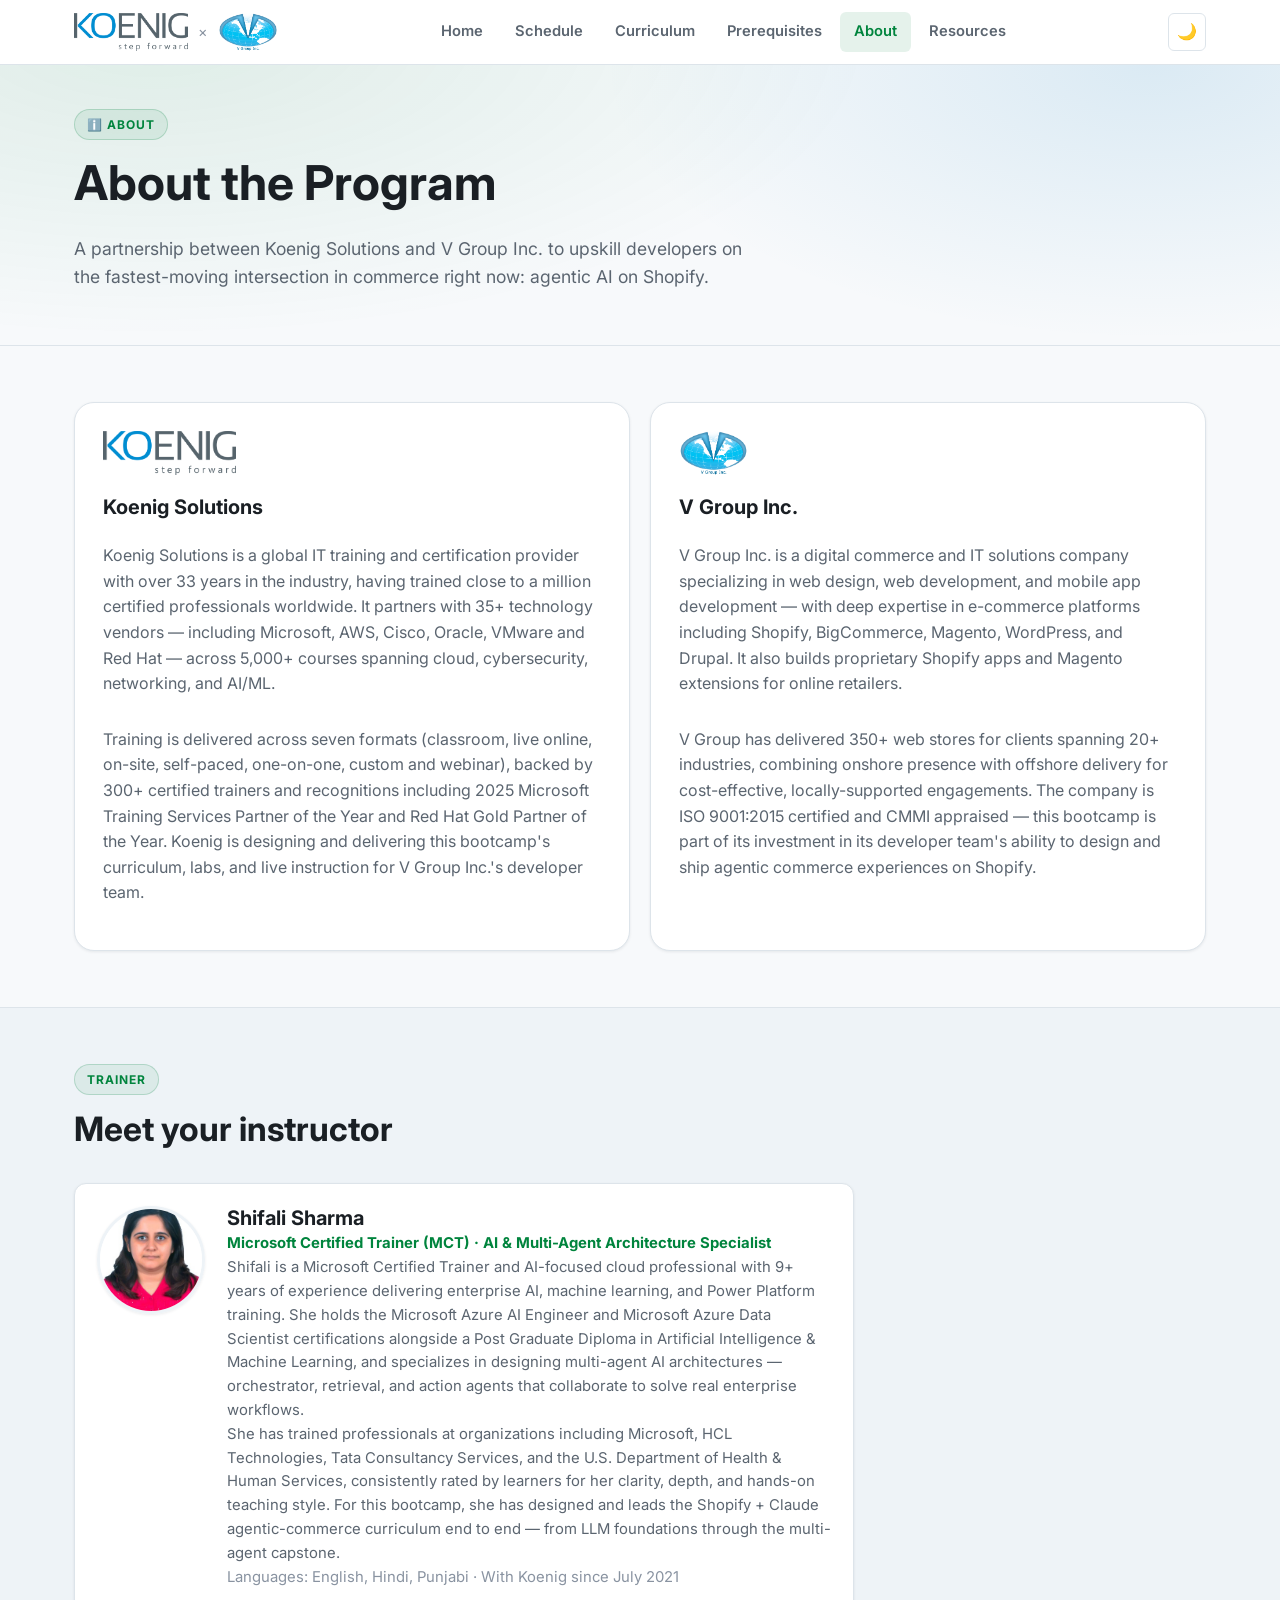
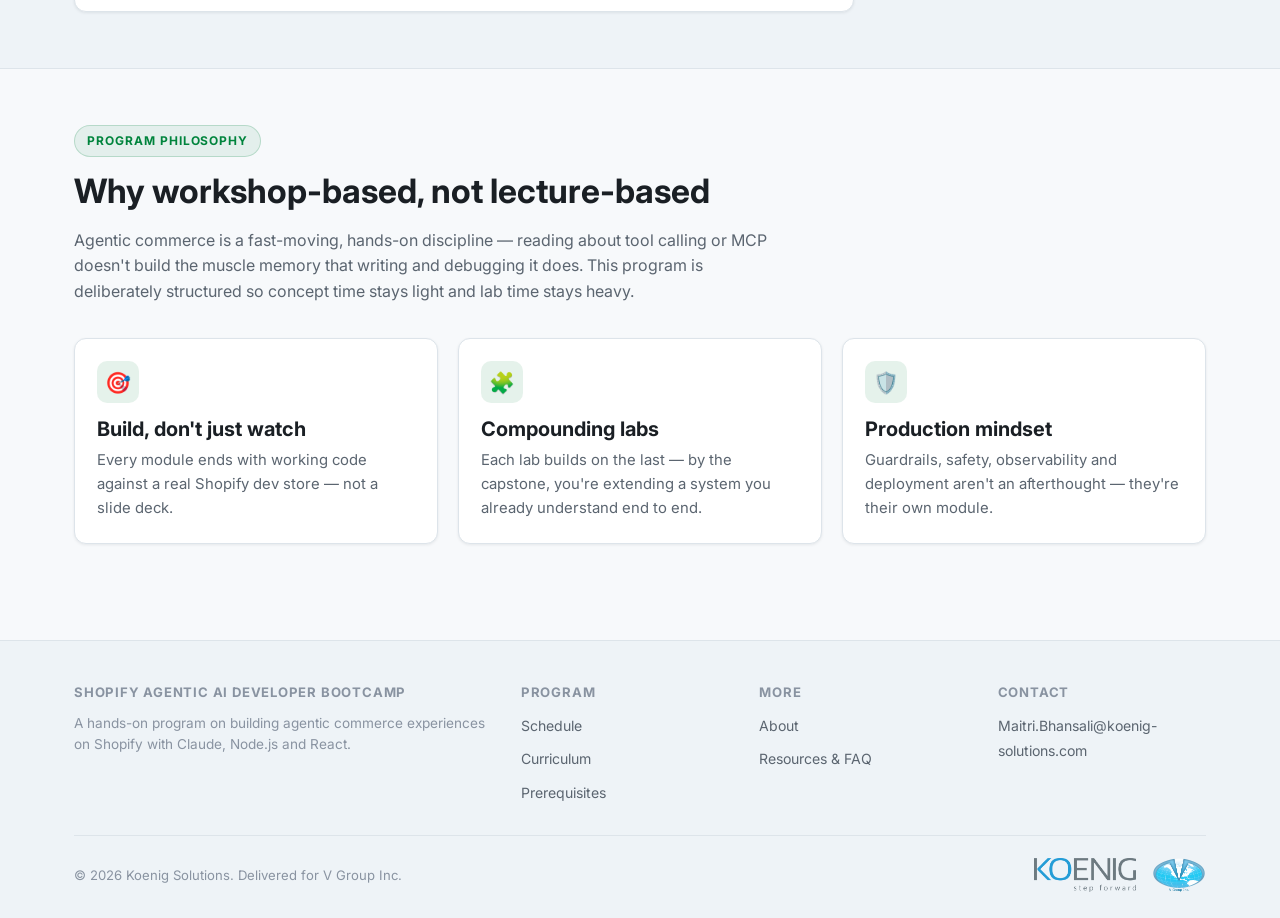
==== commit 7cf09420: "Update contact email to Maitri.Bhansali@koenig-solutions.com" ====
--- a/about.html
+++ b/about.html
@@ -153,8 +153,7 @@
       <div>
         <h4>Contact</h4>
         <ul>
-          <li><a href="mailto:training@koenig-solutions.com">training@koenig-solutions.com</a></li>
-          <li class="small">[Update with your Koenig program coordinator's contact]</li>
+          <li><a href="mailto:Maitri.Bhansali@koenig-solutions.com">Maitri.Bhansali@koenig-solutions.com</a></li>
         </ul>
       </div>
     </div>
